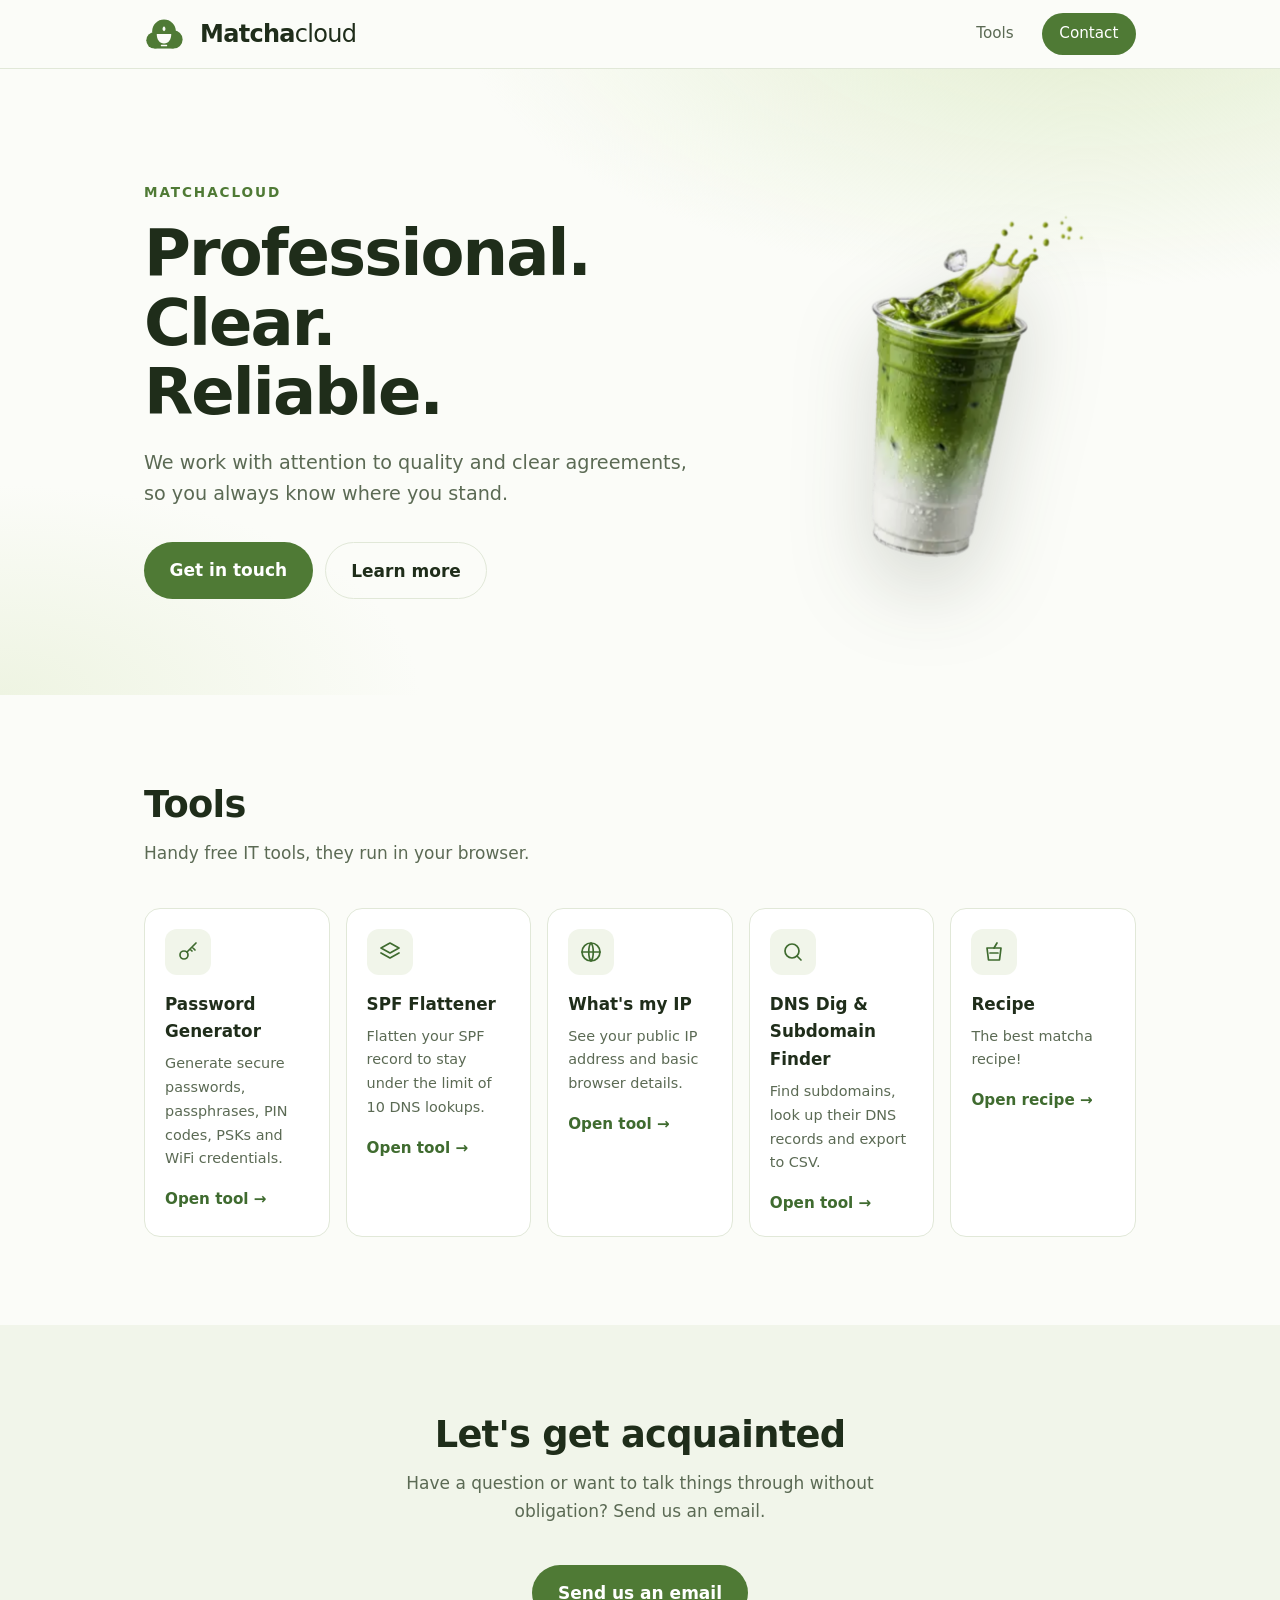
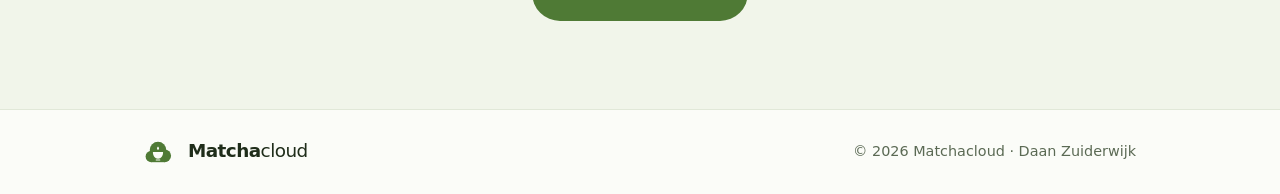
==== index.html @ e40275c9 "Align Recipe card with other cards and update its text Co-Authored-By: Claude Sonnet 5.5 <noreply@an" ====
<!doctype html>
<html lang="en">
<head>
  <meta charset="utf-8">
  <meta name="viewport" content="width=device-width, initial-scale=1">
  <title>Matchacloud – Professional, clear, reliable</title>
  <meta name="description" content="Matchacloud is a professional company focused on quality, clear communication and reliable collaboration.">
  <meta property="og:title" content="Matchacloud">
  <meta property="og:description" content="Professional, clear and reliable.">
  <meta property="og:url" content="https://matchacloud.nl">
  <link rel="canonical" href="https://matchacloud.nl/">
  <link rel="icon" href="assets/favicon.svg" type="image/svg+xml">
  <link rel="stylesheet" href="css/style.css">
</head>
<body>
  <header class="site-header">
    <div class="container bar">
      <a class="logo" href="/" aria-label="Matchacloud home">
        <img src="assets/mark.svg" alt="" height="40" width="40">
        <span class="wordmark"><b>Matcha</b>cloud</span>
      </a>
      <nav aria-label="Main menu">
        <a href="#tools">Tools</a>
        <a class="nav-cta" href="#contact" data-mail>Contact</a>
      </nav>
    </div>
  </header>

  <main>
    <section class="hero">
      <div class="container hero-grid">
        <div class="hero-text">
        <p class="eyebrow">Matchacloud</p>
        <h1>Professional. Clear.<br>Reliable.</h1>
        <p class="lead">We work with attention to quality and clear agreements, so you always know where you stand.</p>
        <div class="actions">
          <a class="button" href="#contact" data-mail>Get in touch</a>
          <a class="button ghost" href="#tools">Learn more</a>
        </div>
        </div>
        <img class="hero-img" src="assets/iced-matcha.png" alt="Iced matcha latte" width="505" height="361" onerror="this.remove()">
      </div>
    </section>

    <section id="tools" class="section">
      <div class="container">
        <h2>Tools</h2>
        <p class="section-lead">Handy free IT tools, they run in your browser.</p>
        <div class="cards">
          <a class="card card-link" href="passwd/">
            <span class="icon" aria-hidden="true">
              <svg viewBox="0 0 24 24"><circle cx="8" cy="15" r="4"/><path d="M11 12l9-9M16 7l3 3M14 9l2 2"/></svg>
            </span>
            <h3>Password Generator</h3>
            <p>Generate secure passwords, passphrases, PIN codes, PSKs and WiFi credentials.</p>
            <span class="card-more">Open tool &rarr;</span>
          </a>
          <a class="card card-link" href="spf-flattener/">
            <span class="icon" aria-hidden="true">
              <svg viewBox="0 0 24 24"><path d="M12 3l9 5-9 5-9-5z"/><path d="M3 13l9 5 9-5"/></svg>
            </span>
            <h3>SPF Flattener</h3>
            <p>Flatten your SPF record to stay under the limit of 10 DNS lookups.</p>
            <span class="card-more">Open tool &rarr;</span>
          </a>
          <a class="card card-link" href="whatsmyip/">
            <span class="icon" aria-hidden="true">
              <svg viewBox="0 0 24 24"><circle cx="12" cy="12" r="9"/><path d="M3 12h18M12 3c3 3 3 15 0 18M12 3c-3 3-3 15 0 18"/></svg>
            </span>
            <h3>What's my IP</h3>
            <p>See your public IP address and basic browser details.</p>
            <span class="card-more">Open tool &rarr;</span>
          </a>
          <a class="card card-link" href="dig/">
            <span class="icon" aria-hidden="true">
              <svg viewBox="0 0 24 24"><circle cx="11" cy="11" r="7"/><path d="M20 20l-4-4"/></svg>
            </span>
            <h3>DNS Dig &amp; Subdomain Finder</h3>
            <p>Find subdomains, look up their DNS records and export to CSV.</p>
            <span class="card-more">Open tool &rarr;</span>
          </a>
          <button type="button" class="card card-link card-button" data-open-recipe>
            <span class="icon" aria-hidden="true">
              <svg viewBox="0 0 24 24"><path d="M5 8h14l-1.5 12h-11z"/><path d="M12 8l3-5"/><path d="M8 13h8"/></svg>
            </span>
            <h3>Recipe</h3>
            <p>The best matcha recipe!</p>
            <span class="card-more">Open recipe &rarr;</span>
          </button>
        </div>
      </div>
    </section>

    <dialog id="recipe" class="recipe" aria-labelledby="recipe-title">
      <button type="button" class="recipe-close" data-close-recipe aria-label="Close">&times;</button>
      <h2 id="recipe-title">Iced strawberry matcha</h2>
      <p class="recipe-meta">Makes 1 glass &middot; 5 minutes</p>
      <div class="recipe-cols">
        <div>
          <h3>Ingredients</h3>
          <ul>
            <li>2 tsp (3&ndash;4 g) ceremonial matcha</li>
            <li>60 ml hot water (about 80&nbsp;&deg;C)</li>
            <li>5 fresh strawberries</li>
            <li>1&ndash;2 tbsp maple syrup or honey</li>
            <li>180 ml cold milk (or oat milk)</li>
            <li>Ice cubes</li>
          </ul>
        </div>
        <div>
          <h3>Steps</h3>
          <ol>
            <li>Mash the strawberries with the syrup until jammy.</li>
            <li>Spoon the strawberry mix into the bottom of a tall glass and fill with ice.</li>
            <li>Pour the cold milk over the ice.</li>
            <li>Sift the matcha into a bowl, add the hot water and whisk in a zigzag until frothy.</li>
            <li>Slowly pour the matcha on top for the layered look.</li>
            <li>Stir before drinking and enjoy.</li>
          </ol>
        </div>
      </div>
    </dialog>


    <section id="contact" class="section alt">
      <div class="container cta">
        <h2>Let's get acquainted</h2>
        <p class="section-lead">Have a question or want to talk things through without obligation? Send us an email.</p>
        <a class="button" href="#contact" data-mail>Send us an email</a>
      </div>
    </section>
  </main>

  <footer class="site-footer">
    <div class="container bar">
      <span class="logo small">
        <img src="assets/mark.svg" alt="" height="28" width="28">
        <span class="wordmark"><b>Matcha</b>cloud</span>
      </span>
      <p>&copy; <span id="year">2026</span> Matchacloud &middot; Daan Zuiderwijk</p>
    </div>
  </footer>
  <script src="js/site.js"></script>
</body>
</html>
---- css/style.css ----
:root {
  --bg: #fbfcf8;
  --bg-alt: #f1f5ea;
  --surface: #ffffff;
  --fg: #1f2d1a;
  --muted: #5b6a54;
  --line: #e1e8d8;
  --accent: #4f7a35;
  --accent-dark: #3f6b2f;
  --radius: 16px;
}

* { box-sizing: border-box; }
html { scroll-behavior: smooth; scroll-padding-top: 80px; }

body {
  margin: 0;
  background: var(--bg);
  color: var(--fg);
  font: 17px/1.65 Inter, system-ui, -apple-system, "Segoe UI", Roboto, sans-serif;
  -webkit-font-smoothing: antialiased;
}

.container { max-width: 1040px; margin: 0 auto; padding: 0 1.5rem; }
a { color: var(--accent-dark); }
img { display: block; }

.logo { display: inline-flex; align-items: center; gap: 1rem; text-decoration: none; color: var(--fg); }
.wordmark { font-size: 1.5rem; font-weight: 300; letter-spacing: -.03em; line-height: 1; }
.wordmark b { font-weight: 700; }
.logo.small .wordmark { font-size: 1.15rem; }

.site-header {
  position: sticky; top: 0; z-index: 10;
  background: rgba(251, 252, 248, .85);
  backdrop-filter: blur(10px);
  border-bottom: 1px solid var(--line);
}
.bar { display: flex; align-items: center; justify-content: space-between; gap: 1rem; }
.site-header .bar { height: 68px; }
nav { display: flex; align-items: center; gap: 1.75rem; }
nav a { text-decoration: none; color: var(--muted); font-size: .95rem; font-weight: 500; }
nav a:hover { color: var(--fg); }
nav .nav-cta { color: #fff; background: var(--accent); padding: .5rem 1.1rem; border-radius: 999px; }
nav .nav-cta:hover { background: var(--accent-dark); color: #fff; }

.hero {
  padding: 7rem 0 6rem;
  background:
    radial-gradient(900px 400px at 85% -10%, #e3eed0 0%, transparent 70%),
    radial-gradient(600px 300px at 0% 100%, #eef4e2 0%, transparent 70%);
}
.eyebrow { margin: 0 0 1rem; color: var(--accent); font-size: .85rem; font-weight: 600; letter-spacing: .14em; text-transform: uppercase; }
.hero h1 { margin: 0 0 1.25rem; font-size: clamp(2.4rem, 6vw, 4rem); line-height: 1.08; letter-spacing: -.03em; font-weight: 700; }
.hero-grid { display: grid; grid-template-columns: 1.2fr .8fr; gap: 3rem; align-items: center; }
.hero-img {
  --s: 1.35;
  width: 100%; max-height: 520px; object-fit: contain; justify-self: center;
  transform: translateY(var(--ty, 0px)) rotate(var(--rot, 0deg)) scale(calc(var(--s) - var(--ds, 0)));
  filter: drop-shadow(0 24px 30px rgba(31, 45, 26, .18));
  will-change: transform;
  animation: pop-in 1s cubic-bezier(.2, .8, .2, 1) both;
}
@keyframes pop-in { from { opacity: 0; translate: 0 40px; } to { opacity: 1; translate: 0 0; } }
@media (prefers-reduced-motion: reduce) { .hero-img { animation: none; transform: scale(var(--s)); } }
.lead { max-width: 560px; margin: 0 0 2rem; font-size: 1.2rem; color: var(--muted); }
.actions { display: flex; flex-wrap: wrap; gap: .75rem; }

.button {
  display: inline-block; padding: .85rem 1.6rem; border-radius: 999px;
  background: var(--accent); color: #fff; text-decoration: none; font-weight: 600;
  transition: background .2s, transform .2s;
}
.button:hover { background: var(--accent-dark); transform: translateY(-1px); }
.button.ghost { background: transparent; color: var(--fg); border: 1px solid var(--line); }
.button.ghost:hover { background: var(--bg-alt); }

.section { padding: 5.5rem 0; }
.section.alt { background: var(--bg-alt); }
h2 { margin: 0 0 .75rem; font-size: clamp(1.7rem, 3.5vw, 2.3rem); letter-spacing: -.02em; line-height: 1.2; }
.section-lead { max-width: 560px; margin: 0 0 2.5rem; color: var(--muted); }

.cards { display: grid; grid-template-columns: repeat(3, 1fr); gap: 1.25rem; }
.card { background: var(--surface); border: 1px solid var(--line); border-radius: var(--radius); padding: 1.75rem; }
.card-link { display: block; text-decoration: none; color: inherit; transition: border-color .2s, transform .2s; }
.card-link:hover { border-color: var(--accent); transform: translateY(-2px); }
#tools .cards { grid-template-columns: repeat(5, 1fr); gap: 1rem; }
#tools .card { padding: 1.25rem; }
#tools .card h3 { font-size: 1.05rem; }
#tools .card p { font-size: .9rem; }
.card-button { display: flex; flex-direction: column; align-items: flex-start; justify-content: flex-start; font: inherit; text-align: left; width: 100%; cursor: pointer; }

.recipe { border: 1px solid var(--line); border-radius: var(--radius); padding: 2rem; max-width: 640px; width: calc(100% - 2rem); background: var(--surface); color: var(--fg); position: relative; }
.recipe::backdrop { background: rgba(31, 45, 26, .55); }
.recipe[open] { animation: recipe-in .25s ease-out; }
@keyframes recipe-in { from { opacity: 0; transform: translateY(16px) scale(.97); } }
.recipe h2 { margin: 0; }
.recipe h3 { margin: 1.25rem 0 .5rem; font-size: 1rem; }
.recipe-meta { margin: .25rem 0 0; color: var(--muted); font-size: .9rem; }
.recipe-cols { display: grid; grid-template-columns: 1fr 1.3fr; gap: 1.5rem; }
.recipe ul, .recipe ol { margin: 0; padding-left: 1.2rem; font-size: .95rem; }
.recipe li { margin-bottom: .35rem; }
.recipe-close { position: absolute; top: .75rem; right: .75rem; width: 36px; height: 36px; border: none; border-radius: 50%; background: var(--bg-alt); color: var(--fg); font-size: 1.4rem; line-height: 1; cursor: pointer; }
.recipe-close:hover { background: var(--accent); color: #fff; }
@media (prefers-reduced-motion: reduce) { .recipe[open] { animation: none; } }
@media (max-width: 600px) { .recipe-cols { grid-template-columns: 1fr; gap: 0; } }

.card-more { display: inline-block; margin-top: 1rem; color: var(--accent-dark); font-weight: 600; font-size: .95rem; }
.card h3 { margin: 1rem 0 .4rem; font-size: 1.15rem; }
.card p { margin: 0; color: var(--muted); font-size: .97rem; }
.icon { display: grid; place-items: center; width: 46px; height: 46px; border-radius: 12px; background: var(--bg-alt); }
.icon svg { width: 24px; height: 24px; fill: none; stroke: var(--accent-dark); stroke-width: 1.7; stroke-linecap: round; stroke-linejoin: round; }

.steps { list-style: none; counter-reset: s; margin: 2rem 0 0; padding: 0; display: grid; grid-template-columns: repeat(4, 1fr); gap: 1.25rem; }
.steps li { counter-increment: s; border-top: 2px solid var(--accent); padding-top: 1rem; display: flex; flex-direction: column; gap: .3rem; }
.steps li::before { content: "0" counter(s); color: var(--accent); font-weight: 600; font-size: .85rem; }
.steps span { color: var(--muted); font-size: .95rem; }

.cta { text-align: center; }
.cta .section-lead { margin-left: auto; margin-right: auto; }

.site-footer { border-top: 1px solid var(--line); padding: 1.75rem 0; color: var(--muted); font-size: .9rem; }
.site-footer p { margin: 0; }
.site-footer a { color: var(--muted); }

@media (max-width: 1000px) { #tools .cards { grid-template-columns: repeat(2, 1fr); } }

@media (max-width: 800px) {
  #tools .cards { grid-template-columns: 1fr; }
  .hero-grid { grid-template-columns: 1fr; gap: 2rem; }
  .hero-img { --s: 1; max-height: 380px; }
  .cards { grid-template-columns: 1fr; }
  .steps { grid-template-columns: 1fr 1fr; }
  nav a:not(.nav-cta) { display: none; }
  .hero { padding: 4.5rem 0 4rem; }
  .section { padding: 4rem 0; }
  .site-footer .bar { flex-direction: column; align-items: flex-start; }
}
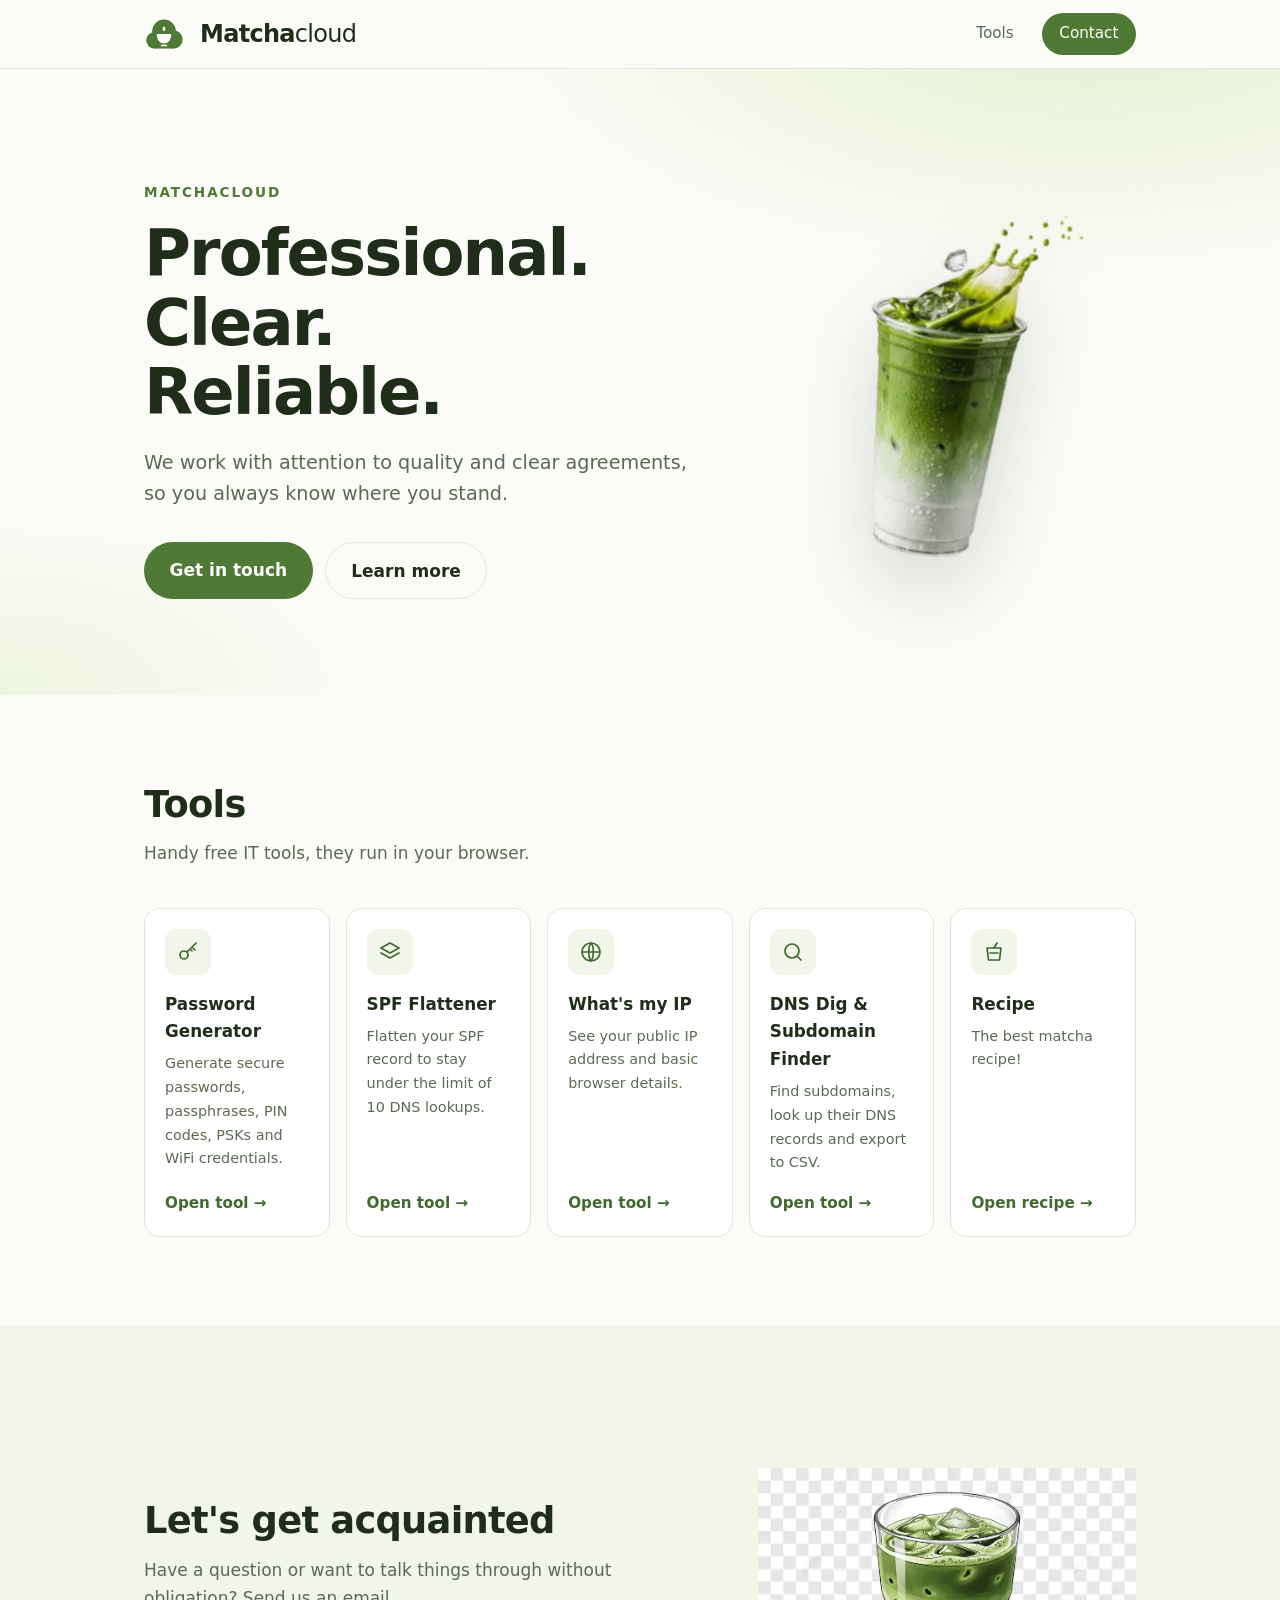
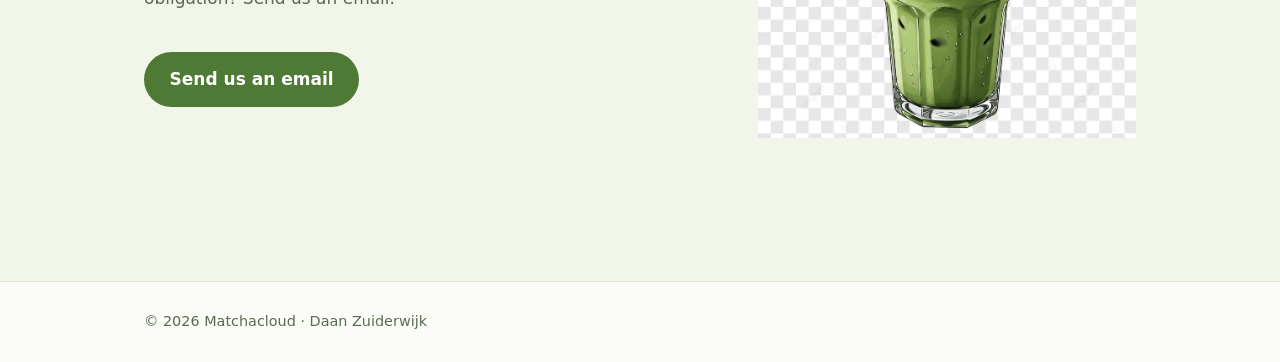
==== commit ca9469d6: "Add matcha image to contact section and remove footer logo Co-Authored-By: Claude Sonnet 5.5 <norepl" ====
--- a/index.html
+++ b/index.html
@@ -124,19 +124,18 @@
 
     <section id="contact" class="section alt">
       <div class="container cta">
-        <h2>Let's get acquainted</h2>
-        <p class="section-lead">Have a question or want to talk things through without obligation? Send us an email.</p>
-        <a class="button" href="#contact" data-mail>Send us an email</a>
+        <div class="cta-text">
+          <h2>Let's get acquainted</h2>
+          <p class="section-lead">Have a question or want to talk things through without obligation? Send us an email.</p>
+          <a class="button" href="#contact" data-mail>Send us an email</a>
+        </div>
+        <img class="cta-img" src="assets/matcha-glass.png" alt="Iced matcha" width="897" height="641" loading="lazy">
       </div>
     </section>
   </main>
 
   <footer class="site-footer">
     <div class="container bar">
-      <span class="logo small">
-        <img src="assets/mark.svg" alt="" height="28" width="28">
-        <span class="wordmark"><b>Matcha</b>cloud</span>
-      </span>
       <p>&copy; <span id="year">2026</span> Matchacloud &middot; Daan Zuiderwijk</p>
     </div>
   </footer>
--- a/css/style.css
+++ b/css/style.css
@@ -85,7 +85,9 @@
 .card-link { display: block; text-decoration: none; color: inherit; transition: border-color .2s, transform .2s; }
 .card-link:hover { border-color: var(--accent); transform: translateY(-2px); }
 #tools .cards { grid-template-columns: repeat(5, 1fr); gap: 1rem; }
-#tools .card { padding: 1.25rem; }
+#tools .card { padding: 1.25rem; display: flex; flex-direction: column; align-items: flex-start; }
+#tools .card p { margin-bottom: 1rem; }
+#tools .card .card-more { margin-top: auto; }
 #tools .card h3 { font-size: 1.05rem; }
 #tools .card p { font-size: .9rem; }
 .card-button { display: flex; flex-direction: column; align-items: flex-start; justify-content: flex-start; font: inherit; text-align: left; width: 100%; cursor: pointer; }
@@ -116,8 +118,8 @@
 .steps li::before { content: "0" counter(s); color: var(--accent); font-weight: 600; font-size: .85rem; }
 .steps span { color: var(--muted); font-size: .95rem; }
 
-.cta { text-align: center; }
-.cta .section-lead { margin-left: auto; margin-right: auto; }
+.cta { display: grid; grid-template-columns: 1.2fr .8fr; gap: 3rem; align-items: center; }
+.cta-img { width: 100%; max-height: 380px; object-fit: contain; justify-self: center; }
 
 .site-footer { border-top: 1px solid var(--line); padding: 1.75rem 0; color: var(--muted); font-size: .9rem; }
 .site-footer p { margin: 0; }
@@ -130,6 +132,8 @@
   .hero-grid { grid-template-columns: 1fr; gap: 2rem; }
   .hero-img { --s: 1; max-height: 380px; }
   .cards { grid-template-columns: 1fr; }
+  .cta { grid-template-columns: 1fr; gap: 2rem; }
+  .cta-img { max-height: 300px; }
   .steps { grid-template-columns: 1fr 1fr; }
   nav a:not(.nav-cta) { display: none; }
   .hero { padding: 4.5rem 0 4rem; }
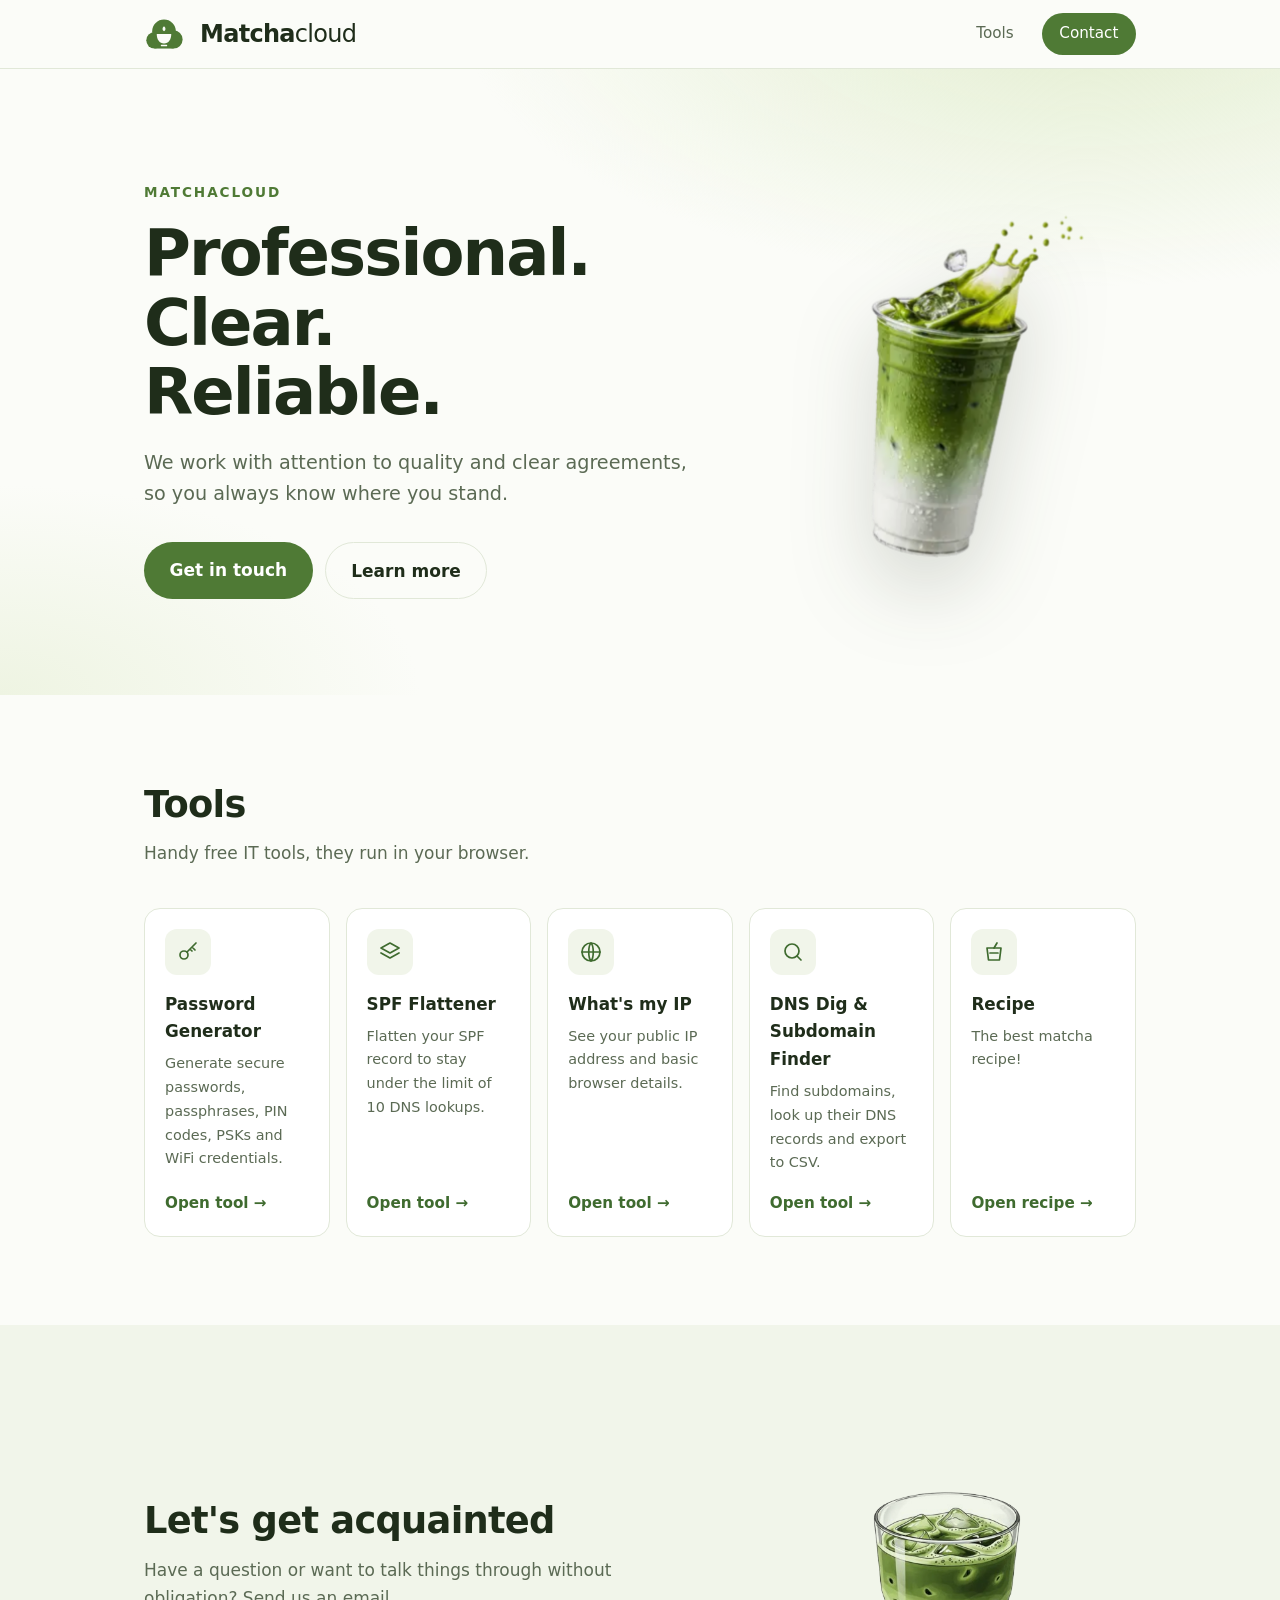
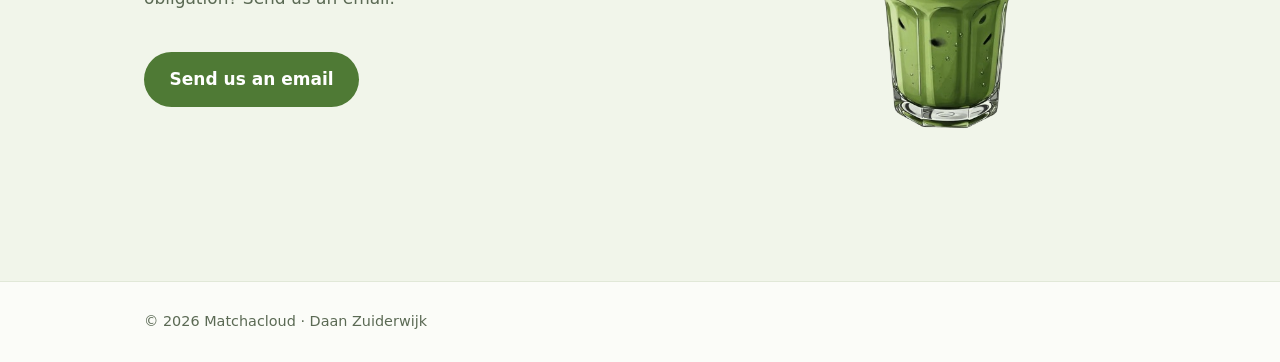
==== commit 476d4189: "Replace contact matcha image with clean version Co-Authored-By: Claude Sonnet 5.5 <noreply@anthropic" ====
--- a/index.html
+++ b/index.html
@@ -129,7 +129,7 @@
           <p class="section-lead">Have a question or want to talk things through without obligation? Send us an email.</p>
           <a class="button" href="#contact" data-mail>Send us an email</a>
         </div>
-        <img class="cta-img" src="assets/matcha-glass.png" alt="Iced matcha" width="897" height="641" loading="lazy">
+        <img class="cta-img" src="assets/matcha-glass.png" alt="Iced matcha" width="591" height="422" loading="lazy">
       </div>
     </section>
   </main>
--- a/css/style.css
+++ b/css/style.css
@@ -119,7 +119,7 @@
 .steps span { color: var(--muted); font-size: .95rem; }
 
 .cta { display: grid; grid-template-columns: 1.2fr .8fr; gap: 3rem; align-items: center; }
-.cta-img { width: 100%; max-height: 380px; object-fit: contain; justify-self: center; }
+.cta-img { width: 100%; max-height: 380px; object-fit: contain; justify-self: center; mix-blend-mode: multiply; }
 
 .site-footer { border-top: 1px solid var(--line); padding: 1.75rem 0; color: var(--muted); font-size: .9rem; }
 .site-footer p { margin: 0; }
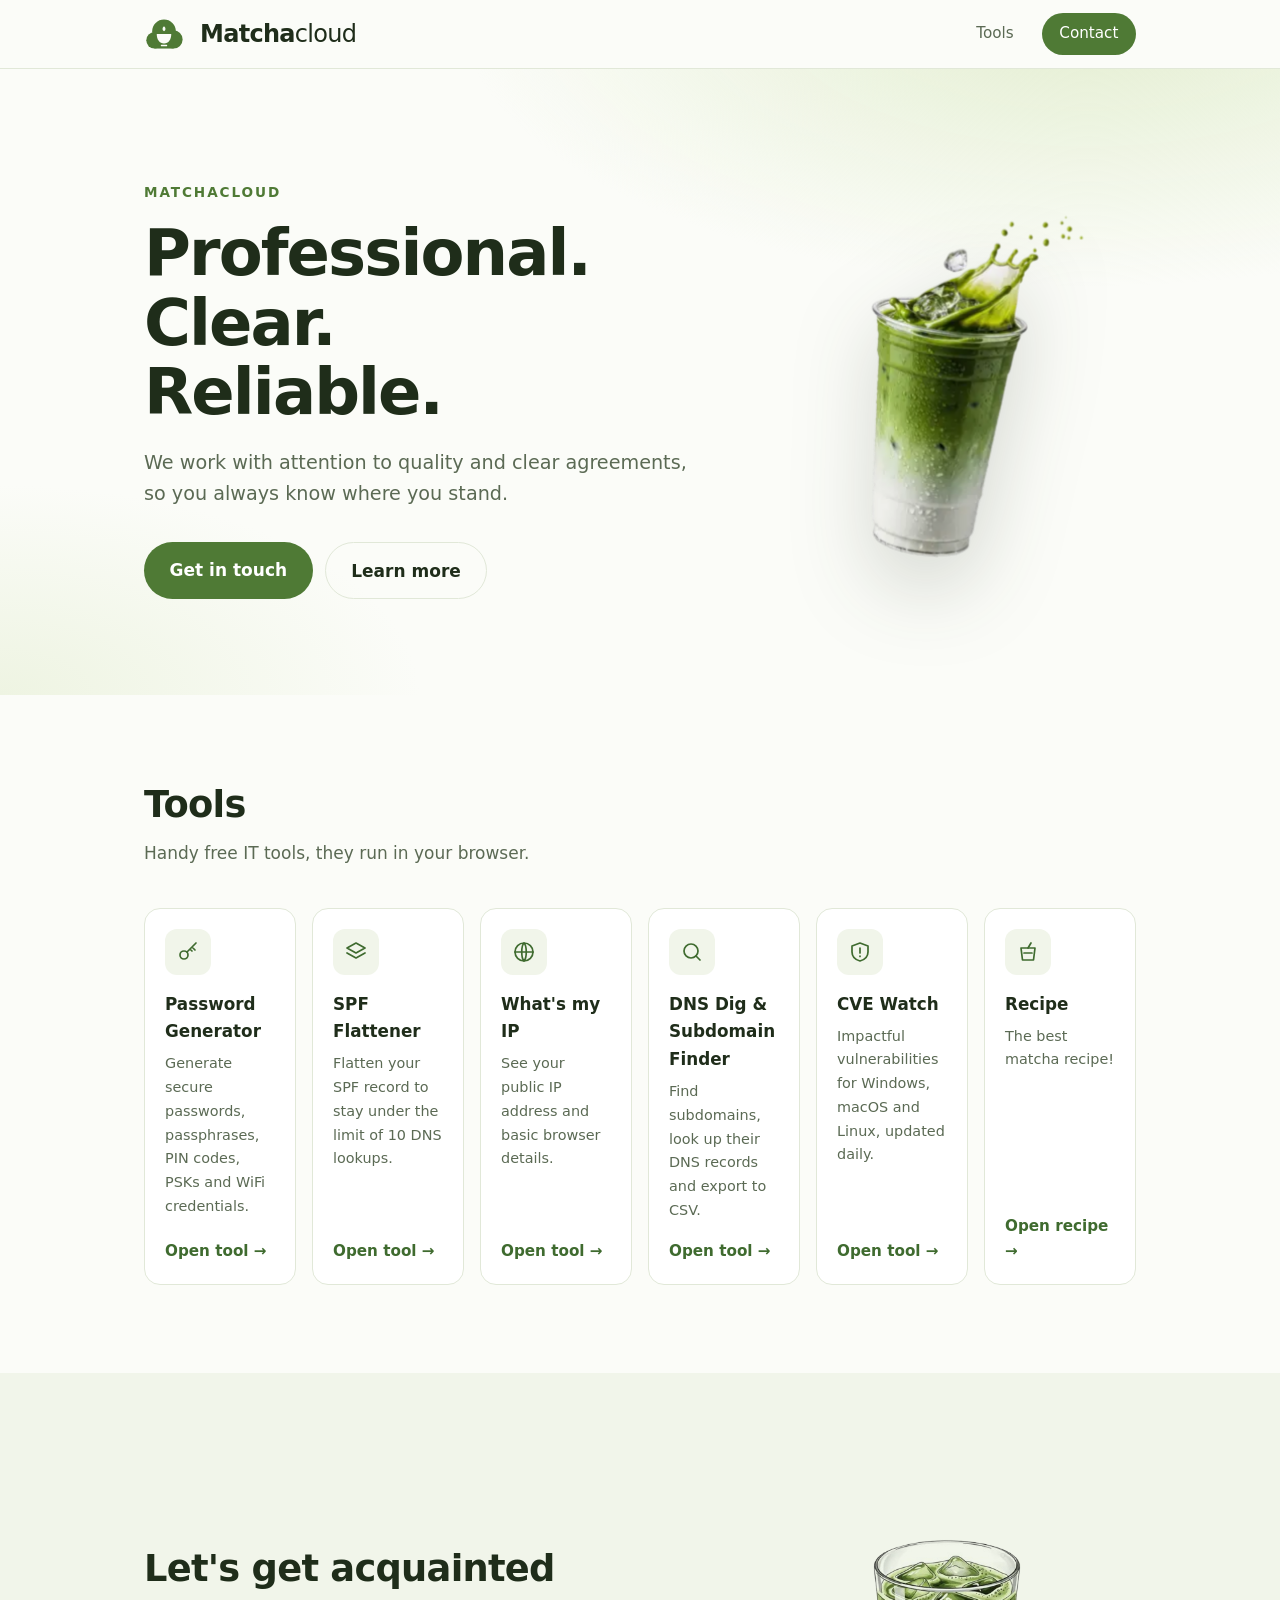
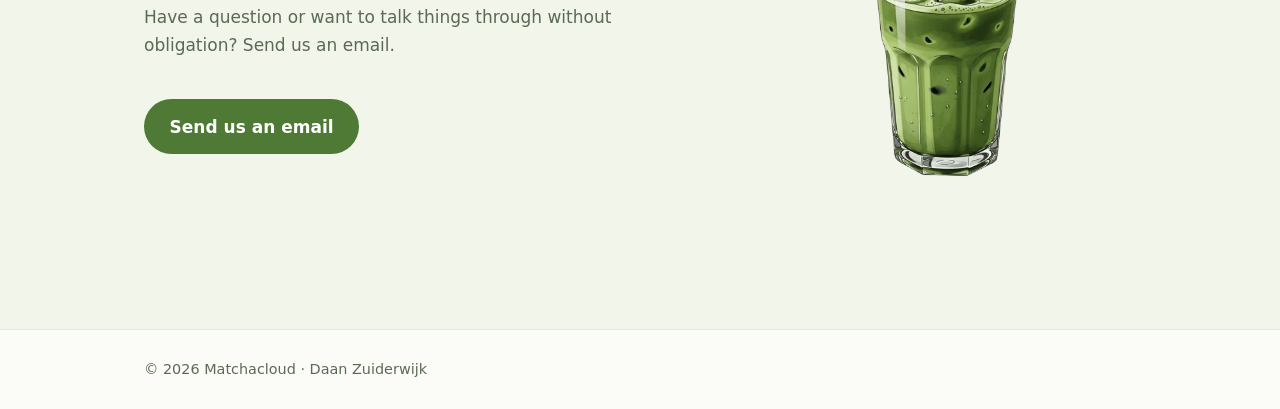
==== commit d643532b: "Add CVE Watch page with daily GitHub Actions feed for Windows, macOS and Linux Co-Authored-By: Claud" ====
--- a/index.html
+++ b/index.html
@@ -79,6 +79,14 @@
             <p>Find subdomains, look up their DNS records and export to CSV.</p>
             <span class="card-more">Open tool &rarr;</span>
           </a>
+          <a class="card card-link" href="cve/">
+            <span class="icon" aria-hidden="true">
+              <svg viewBox="0 0 24 24"><path d="M12 3l8 3v6c0 4.5-3.4 7.7-8 9-4.6-1.3-8-4.5-8-9V6z"/><path d="M12 8v5M12 16v.5"/></svg>
+            </span>
+            <h3>CVE Watch</h3>
+            <p>Impactful vulnerabilities for Windows, macOS and Linux, updated daily.</p>
+            <span class="card-more">Open tool &rarr;</span>
+          </a>
           <button type="button" class="card card-link card-button" data-open-recipe>
             <span class="icon" aria-hidden="true">
               <svg viewBox="0 0 24 24"><path d="M5 8h14l-1.5 12h-11z"/><path d="M12 8l3-5"/><path d="M8 13h8"/></svg>
--- a/css/style.css
+++ b/css/style.css
@@ -84,7 +84,7 @@
 .card { background: var(--surface); border: 1px solid var(--line); border-radius: var(--radius); padding: 1.75rem; }
 .card-link { display: block; text-decoration: none; color: inherit; transition: border-color .2s, transform .2s; }
 .card-link:hover { border-color: var(--accent); transform: translateY(-2px); }
-#tools .cards { grid-template-columns: repeat(5, 1fr); gap: 1rem; }
+#tools .cards { grid-template-columns: repeat(6, 1fr); gap: 1rem; }
 #tools .card { padding: 1.25rem; display: flex; flex-direction: column; align-items: flex-start; }
 #tools .card p { margin-bottom: 1rem; }
 #tools .card .card-more { margin-top: auto; }
@@ -125,7 +125,8 @@
 .site-footer p { margin: 0; }
 .site-footer a { color: var(--muted); }
 
-@media (max-width: 1000px) { #tools .cards { grid-template-columns: repeat(2, 1fr); } }
+@media (max-width: 1200px) { #tools .cards { grid-template-columns: repeat(3, 1fr); } }
+@media (max-width: 800px) { #tools .cards { grid-template-columns: 1fr; } }
 
 @media (max-width: 800px) {
   #tools .cards { grid-template-columns: 1fr; }
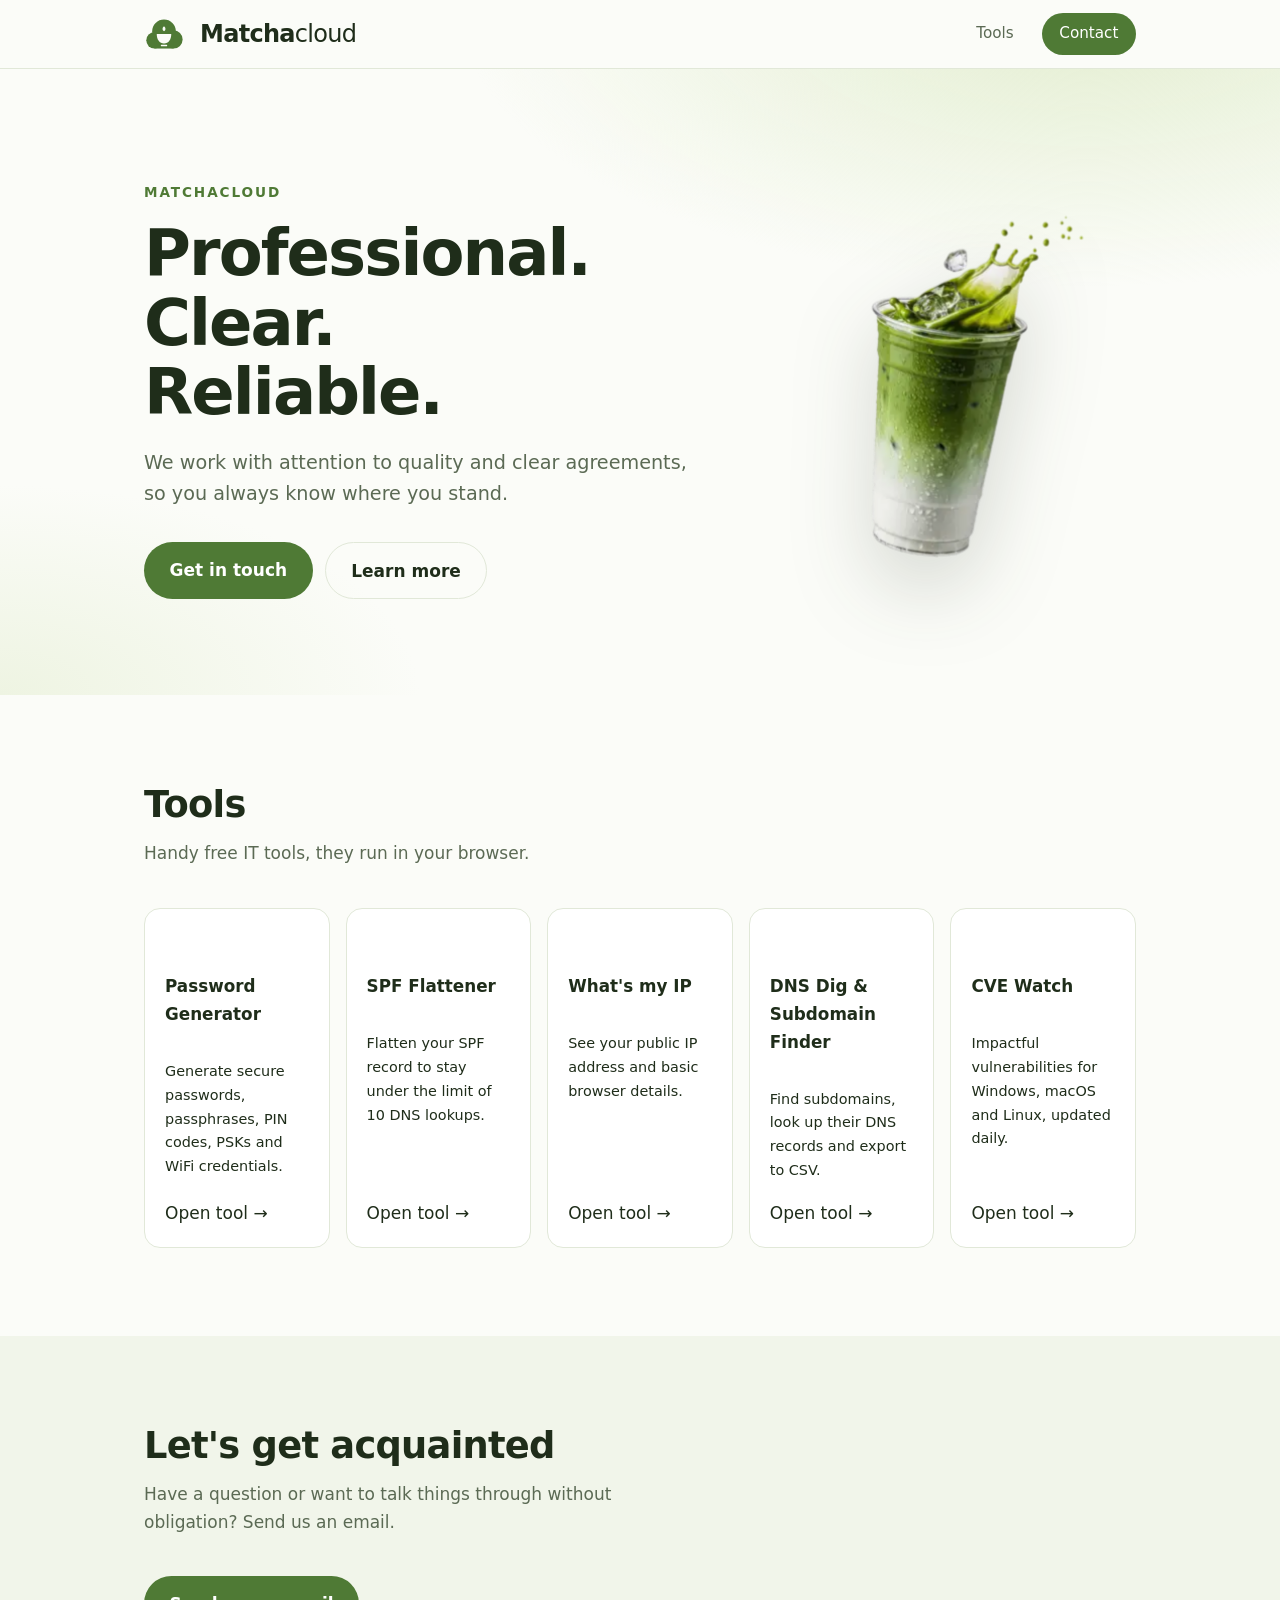
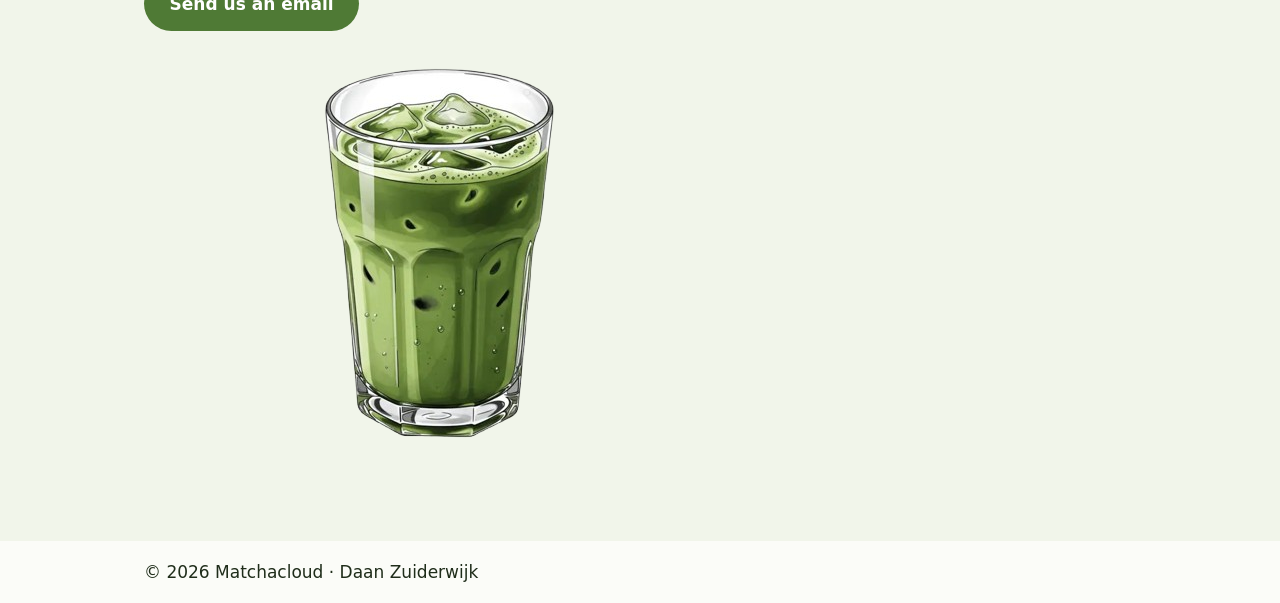
==== commit df283329: "Remove Recipe card and dialog Co-Authored-By: Claude Sonnet 5.5 <noreply@anthropic.com>" ====
--- a/index.html
+++ b/index.html
@@ -87,47 +87,10 @@
             <p>Impactful vulnerabilities for Windows, macOS and Linux, updated daily.</p>
             <span class="card-more">Open tool &rarr;</span>
           </a>
-          <button type="button" class="card card-link card-button" data-open-recipe>
-            <span class="icon" aria-hidden="true">
-              <svg viewBox="0 0 24 24"><path d="M5 8h14l-1.5 12h-11z"/><path d="M12 8l3-5"/><path d="M8 13h8"/></svg>
-            </span>
-            <h3>Recipe</h3>
-            <p>The best matcha recipe!</p>
-            <span class="card-more">Open recipe &rarr;</span>
-          </button>
         </div>
       </div>
     </section>
 
-    <dialog id="recipe" class="recipe" aria-labelledby="recipe-title">
-      <button type="button" class="recipe-close" data-close-recipe aria-label="Close">&times;</button>
-      <h2 id="recipe-title">Iced strawberry matcha</h2>
-      <p class="recipe-meta">Makes 1 glass &middot; 5 minutes</p>
-      <div class="recipe-cols">
-        <div>
-          <h3>Ingredients</h3>
-          <ul>
-            <li>2 tsp (3&ndash;4 g) ceremonial matcha</li>
-            <li>60 ml hot water (about 80&nbsp;&deg;C)</li>
-            <li>5 fresh strawberries</li>
-            <li>1&ndash;2 tbsp maple syrup or honey</li>
-            <li>180 ml cold milk (or oat milk)</li>
-            <li>Ice cubes</li>
-          </ul>
-        </div>
-        <div>
-          <h3>Steps</h3>
-          <ol>
-            <li>Mash the strawberries with the syrup until jammy.</li>
-            <li>Spoon the strawberry mix into the bottom of a tall glass and fill with ice.</li>
-            <li>Pour the cold milk over the ice.</li>
-            <li>Sift the matcha into a bowl, add the hot water and whisk in a zigzag until frothy.</li>
-            <li>Slowly pour the matcha on top for the layered look.</li>
-            <li>Stir before drinking and enjoy.</li>
-          </ol>
-        </div>
-      </div>
-    </dialog>
 
 
     <section id="contact" class="section alt">
--- a/css/style.css
+++ b/css/style.css
@@ -84,29 +84,14 @@
 .card { background: var(--surface); border: 1px solid var(--line); border-radius: var(--radius); padding: 1.75rem; }
 .card-link { display: block; text-decoration: none; color: inherit; transition: border-color .2s, transform .2s; }
 .card-link:hover { border-color: var(--accent); transform: translateY(-2px); }
-#tools .cards { grid-template-columns: repeat(6, 1fr); gap: 1rem; }
+#tools .cards { grid-template-columns: repeat(5, 1fr); gap: 1rem; }
 #tools .card { padding: 1.25rem; display: flex; flex-direction: column; align-items: flex-start; }
 #tools .card p { margin-bottom: 1rem; }
 #tools .card .card-more { margin-top: auto; }
 #tools .card h3 { font-size: 1.05rem; }
 #tools .card p { font-size: .9rem; }
-.card-button { display: flex; flex-direction: column; align-items: flex-start; justify-content: flex-start; font: inherit; text-align: left; width: 100%; cursor: pointer; }
 
-.recipe { border: 1px solid var(--line); border-radius: var(--radius); padding: 2rem; max-width: 640px; width: calc(100% - 2rem); background: var(--surface); color: var(--fg); position: relative; }
-.recipe::backdrop { background: rgba(31, 45, 26, .55); }
-.recipe[open] { animation: recipe-in .25s ease-out; }
-@keyframes recipe-in { from { opacity: 0; transform: translateY(16px) scale(.97); } }
-.recipe h2 { margin: 0; }
-.recipe h3 { margin: 1.25rem 0 .5rem; font-size: 1rem; }
-.recipe-meta { margin: .25rem 0 0; color: var(--muted); font-size: .9rem; }
-.recipe-cols { display: grid; grid-template-columns: 1fr 1.3fr; gap: 1.5rem; }
-.recipe ul, .recipe ol { margin: 0; padding-left: 1.2rem; font-size: .95rem; }
-.recipe li { margin-bottom: .35rem; }
-.recipe-close { position: absolute; top: .75rem; right: .75rem; width: 36px; height: 36px; border: none; border-radius: 50%; background: var(--bg-alt); color: var(--fg); font-size: 1.4rem; line-height: 1; cursor: pointer; }
-.recipe-close:hover { background: var(--accent); color: #fff; }
-@media (prefers-reduced-motion: reduce) { .recipe[open] { animation: none; } }
-@media (max-width: 600px) { .recipe-cols { grid-template-columns: 1fr; gap: 0; } }
-
+@media (prefers-reduced-motion: reduce) { @media (max-width: 600px) { 
 .card-more { display: inline-block; margin-top: 1rem; color: var(--accent-dark); font-weight: 600; font-size: .95rem; }
 .card h3 { margin: 1rem 0 .4rem; font-size: 1.15rem; }
 .card p { margin: 0; color: var(--muted); font-size: .97rem; }
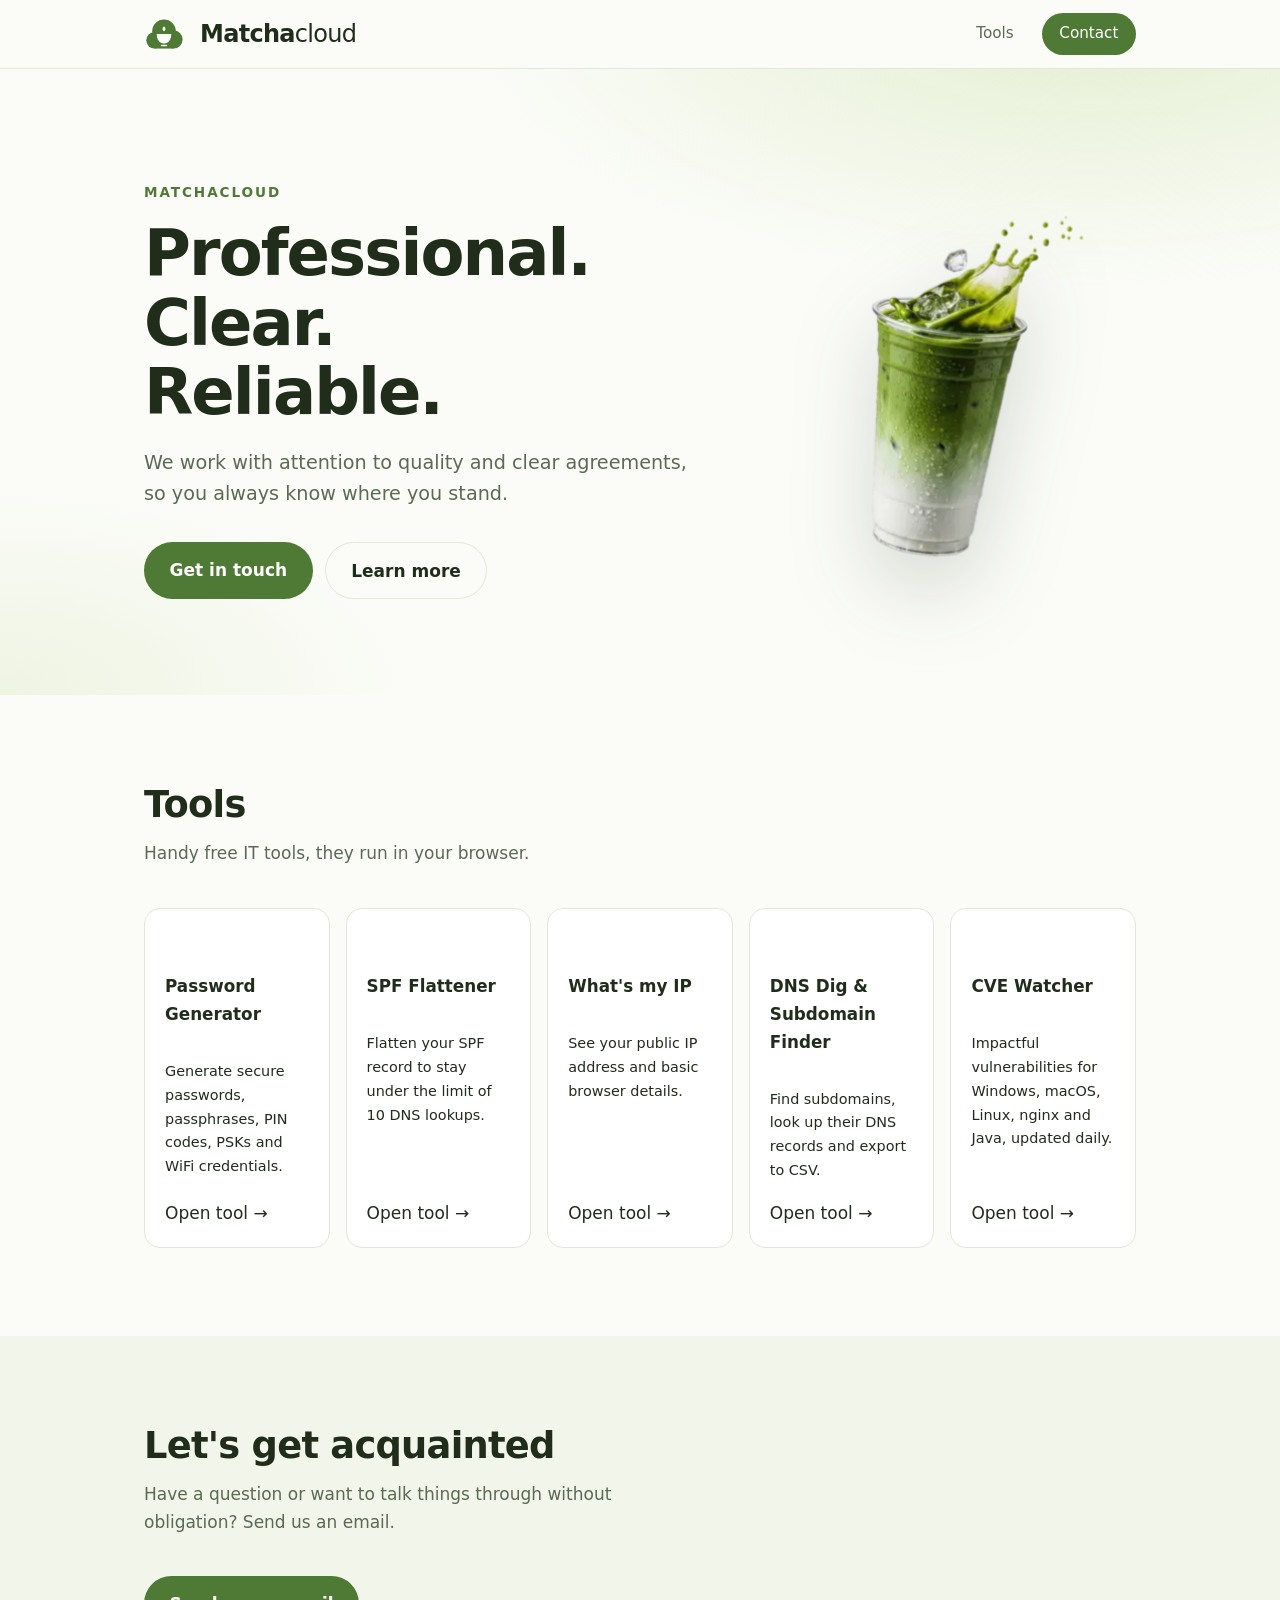
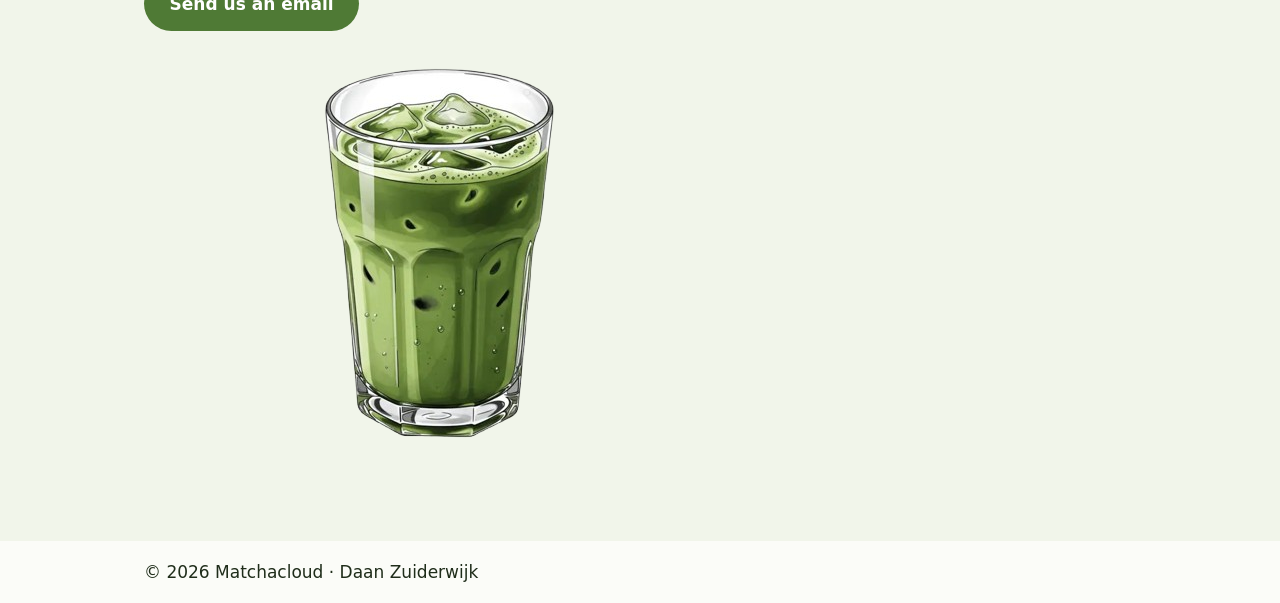
==== commit 3827eb11: "Rename to CVE Watcher with nginx/Java and fresher CVEs; add username generator Co-Authored-By: Claud" ====
--- a/index.html
+++ b/index.html
@@ -83,8 +83,8 @@
             <span class="icon" aria-hidden="true">
               <svg viewBox="0 0 24 24"><path d="M12 3l8 3v6c0 4.5-3.4 7.7-8 9-4.6-1.3-8-4.5-8-9V6z"/><path d="M12 8v5M12 16v.5"/></svg>
             </span>
-            <h3>CVE Watch</h3>
-            <p>Impactful vulnerabilities for Windows, macOS and Linux, updated daily.</p>
+            <h3>CVE Watcher</h3>
+            <p>Impactful vulnerabilities for Windows, macOS, Linux, nginx and Java, updated daily.</p>
             <span class="card-more">Open tool &rarr;</span>
           </a>
         </div>
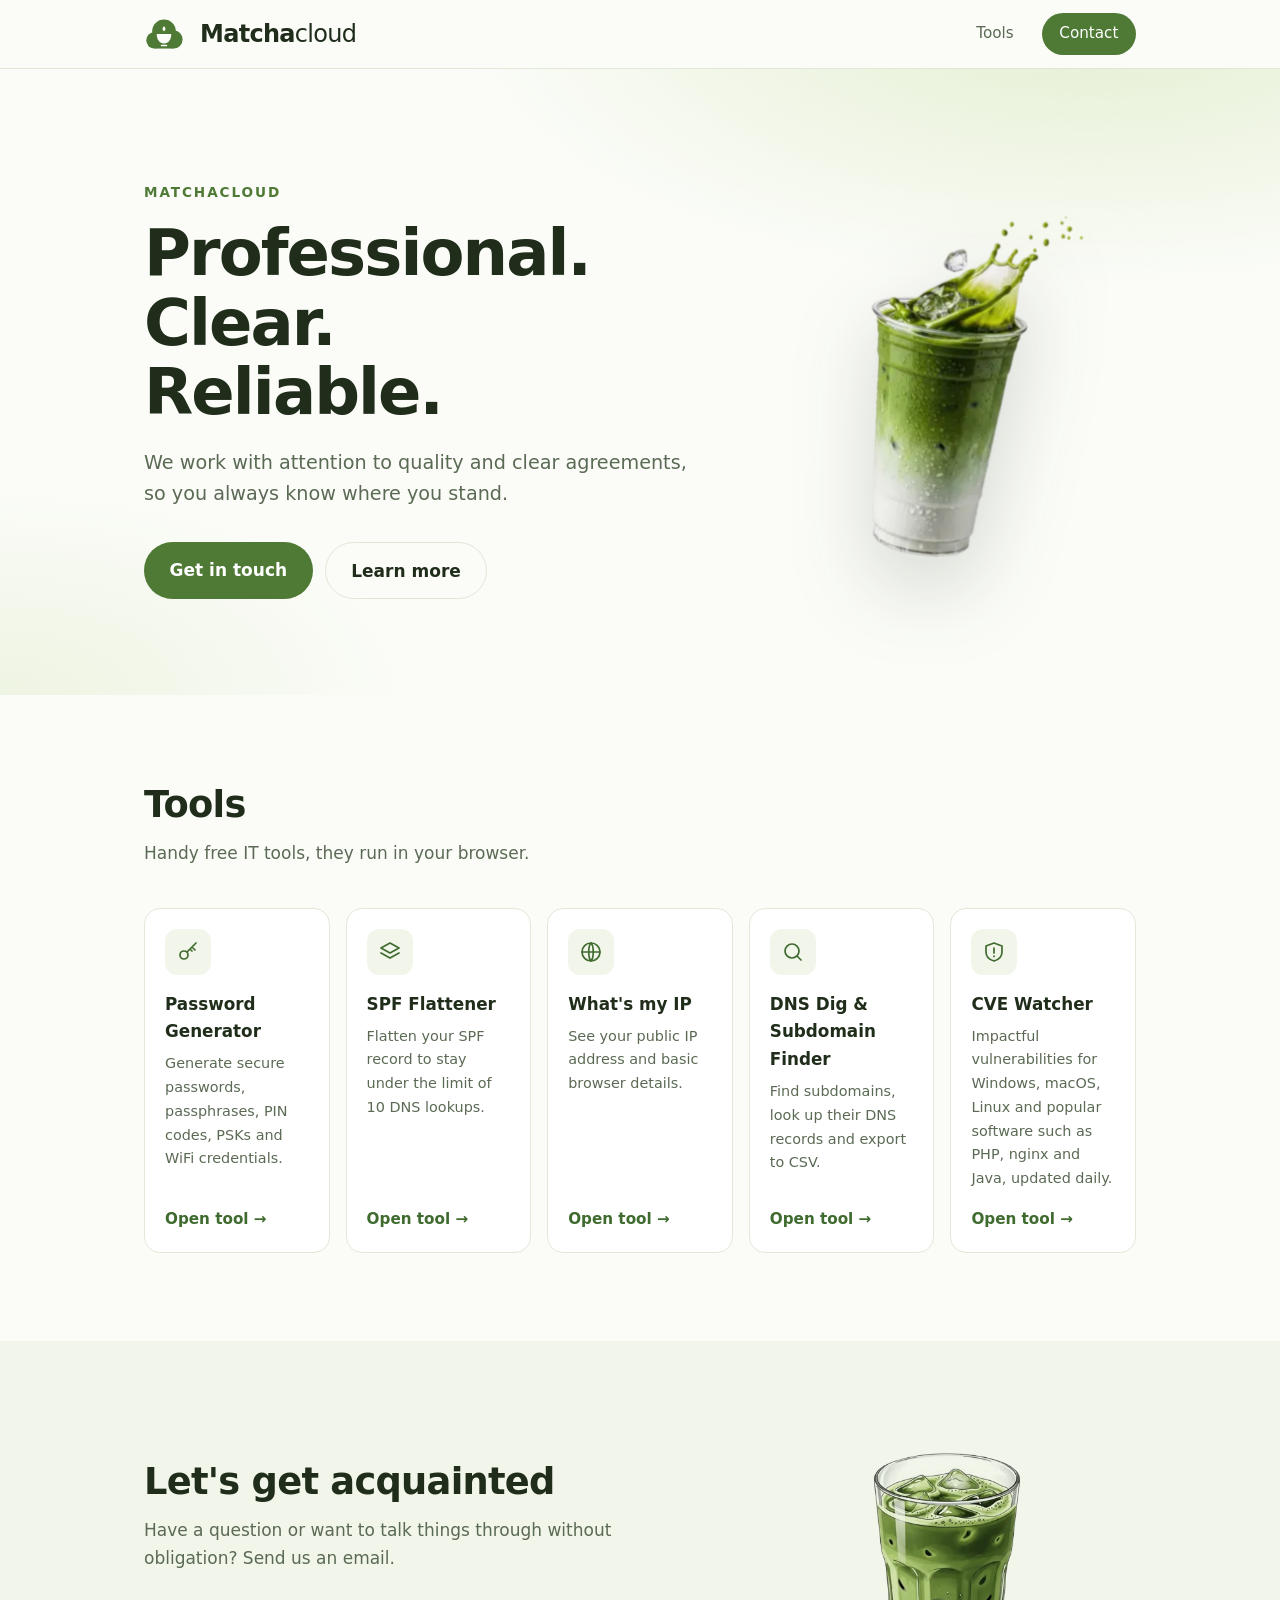
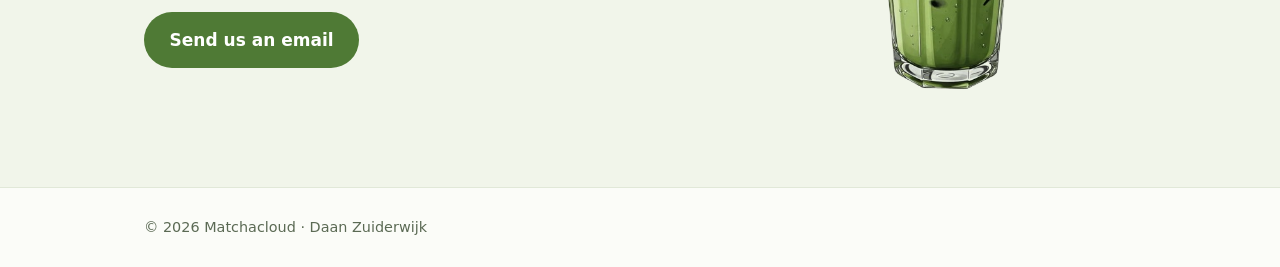
==== commit 9176c2b4: "Broaden CVE software list, add 404 page with redirect, username lowercase option Co-Authored-By: Cla" ====
--- a/index.html
+++ b/index.html
@@ -84,7 +84,7 @@
               <svg viewBox="0 0 24 24"><path d="M12 3l8 3v6c0 4.5-3.4 7.7-8 9-4.6-1.3-8-4.5-8-9V6z"/><path d="M12 8v5M12 16v.5"/></svg>
             </span>
             <h3>CVE Watcher</h3>
-            <p>Impactful vulnerabilities for Windows, macOS, Linux, nginx and Java, updated daily.</p>
+            <p>Impactful vulnerabilities for Windows, macOS, Linux and popular software such as PHP, nginx and Java, updated daily.</p>
             <span class="card-more">Open tool &rarr;</span>
           </a>
         </div>
--- a/css/style.css
+++ b/css/style.css
@@ -91,7 +91,6 @@
 #tools .card h3 { font-size: 1.05rem; }
 #tools .card p { font-size: .9rem; }
 
-@media (prefers-reduced-motion: reduce) { @media (max-width: 600px) { 
 .card-more { display: inline-block; margin-top: 1rem; color: var(--accent-dark); font-weight: 600; font-size: .95rem; }
 .card h3 { margin: 1rem 0 .4rem; font-size: 1.15rem; }
 .card p { margin: 0; color: var(--muted); font-size: .97rem; }
@@ -104,7 +103,8 @@
 .steps span { color: var(--muted); font-size: .95rem; }
 
 .cta { display: grid; grid-template-columns: 1.2fr .8fr; gap: 3rem; align-items: center; }
-.cta-img { width: 100%; max-height: 380px; object-fit: contain; justify-self: center; mix-blend-mode: multiply; }
+.cta > * { min-width: 0; }
+.cta-img { width: 100%; max-width: 100%; height: auto; max-height: 380px; object-fit: contain; justify-self: end; mix-blend-mode: multiply; }
 
 .site-footer { border-top: 1px solid var(--line); padding: 1.75rem 0; color: var(--muted); font-size: .9rem; }
 .site-footer p { margin: 0; }
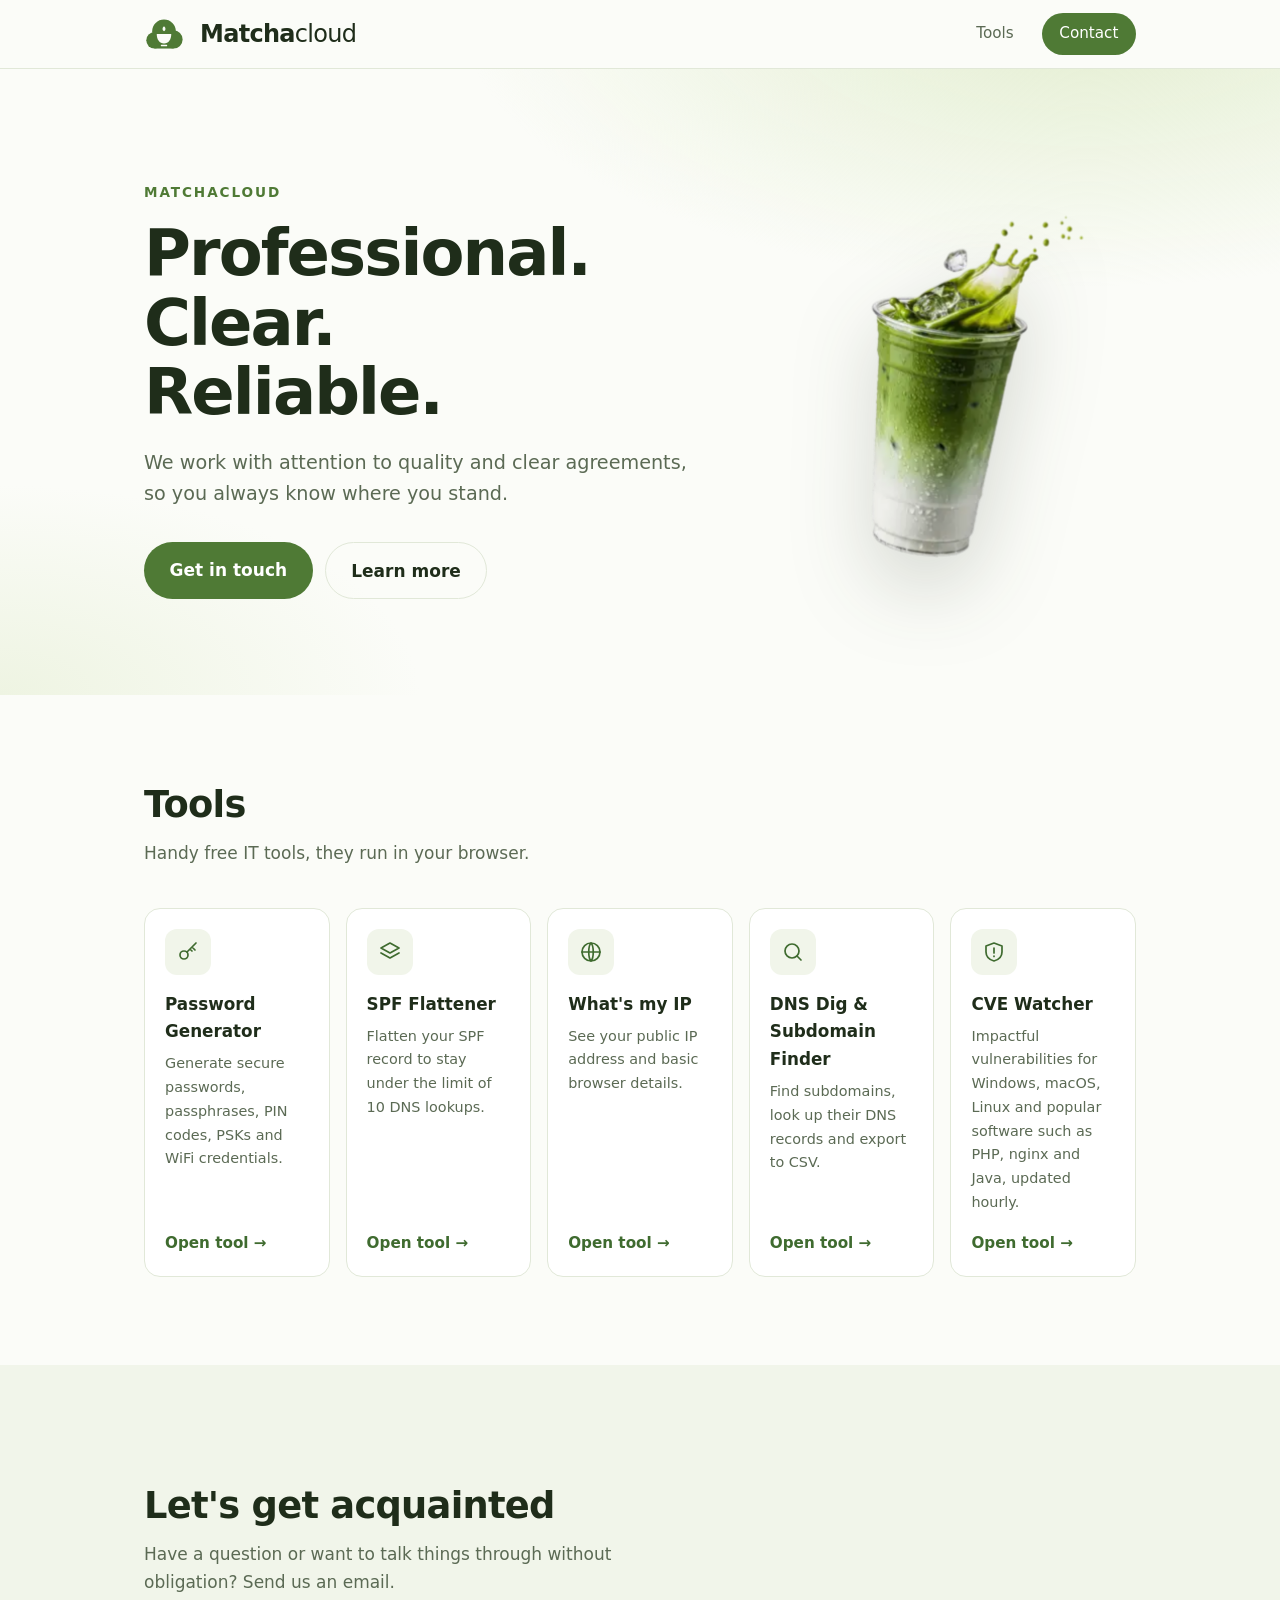
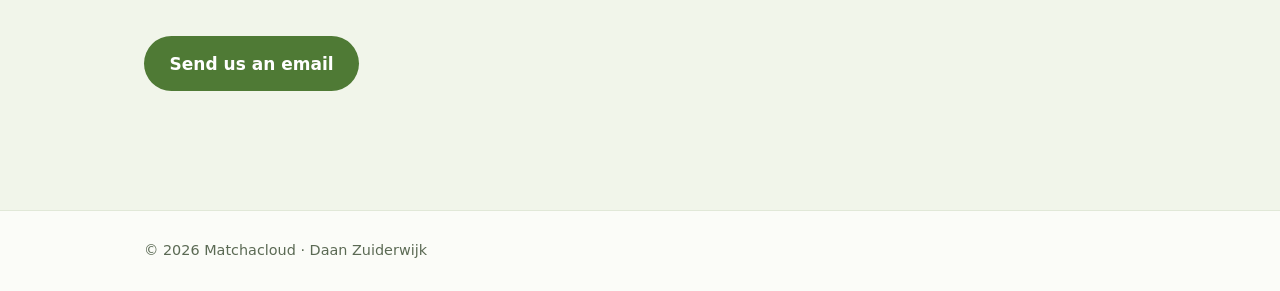
==== commit e912c197: "CVE Watcher: hourly updates, software detected automatically from Security.nl and CISA KEV Co-Author" ====
--- a/index.html
+++ b/index.html
@@ -84,7 +84,7 @@
               <svg viewBox="0 0 24 24"><path d="M12 3l8 3v6c0 4.5-3.4 7.7-8 9-4.6-1.3-8-4.5-8-9V6z"/><path d="M12 8v5M12 16v.5"/></svg>
             </span>
             <h3>CVE Watcher</h3>
-            <p>Impactful vulnerabilities for Windows, macOS, Linux and popular software such as PHP, nginx and Java, updated daily.</p>
+            <p>Impactful vulnerabilities for Windows, macOS, Linux and popular software such as PHP, nginx and Java, updated hourly.</p>
             <span class="card-more">Open tool &rarr;</span>
           </a>
         </div>
